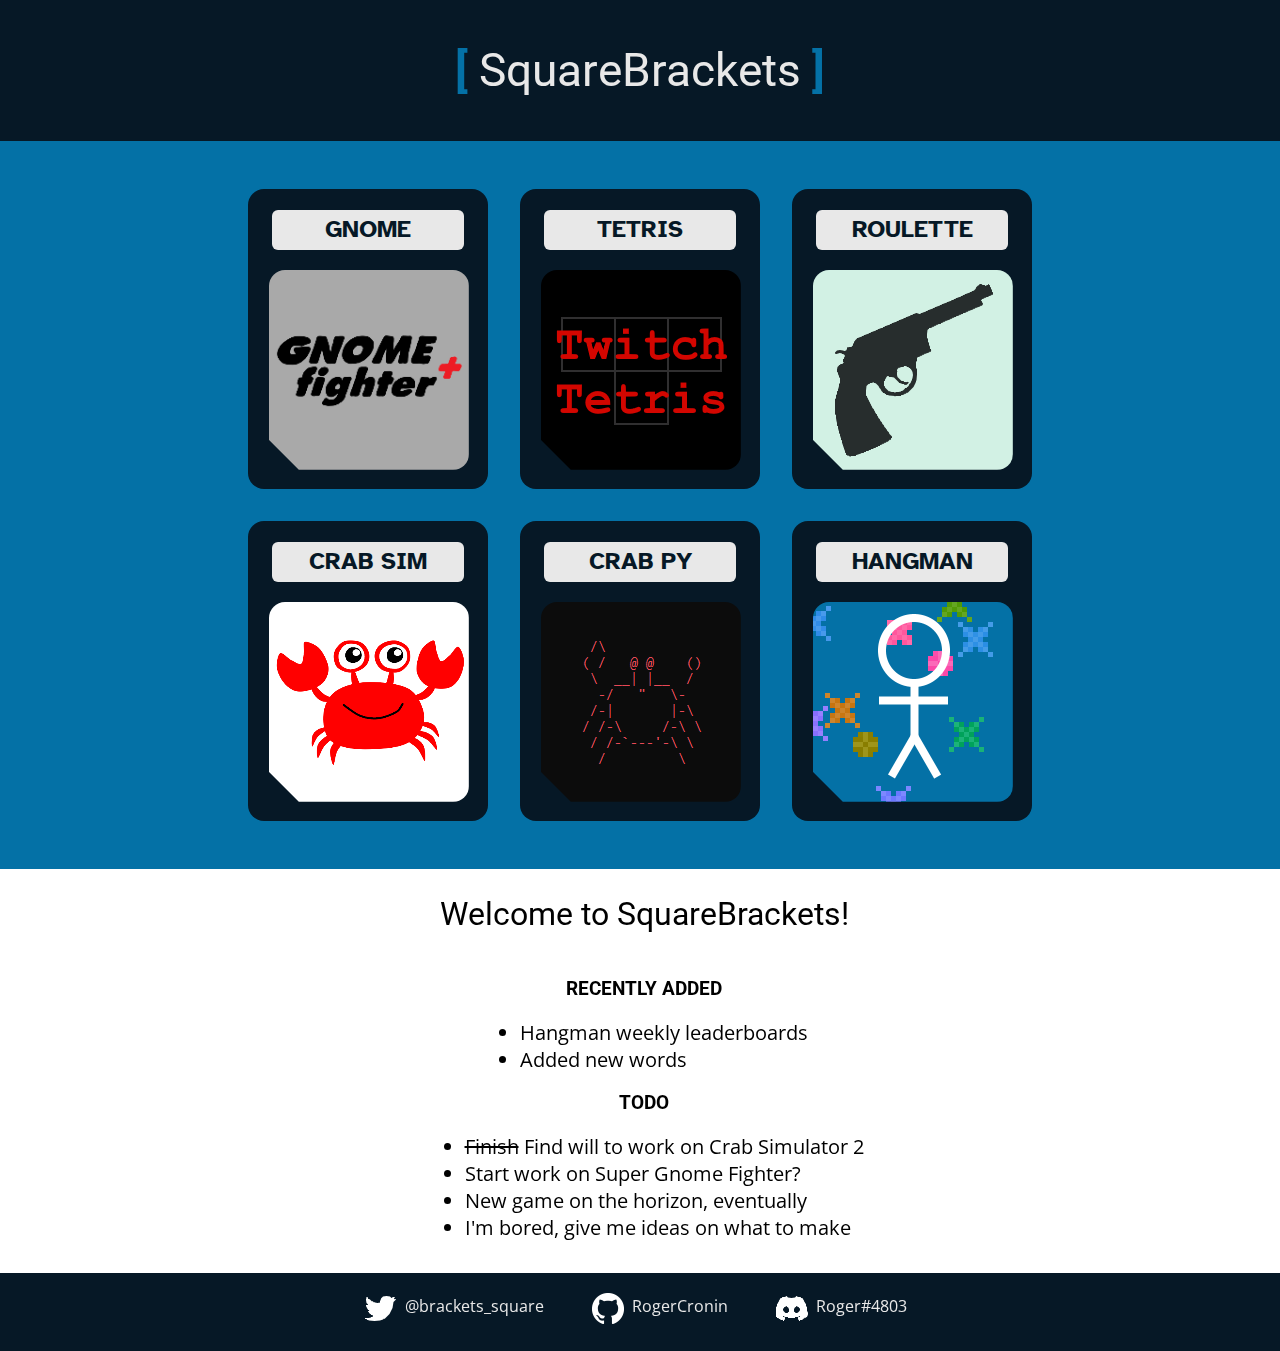
==== index.html @ ca5505f7 "remove javascript message, finally!" ====
<!DOCTYPE html>
<html>

<head>
	<title>[ SquareBrackets ]</title>
	<meta charset="utf-8">
	<meta name="viewport" content="width=device-width, initial-scale=1.0, maximum-scale=1, user-scalable=0">
	<link rel="stylesheet" href="style.css">
	<link rel="shortcut icon" type="image/png" href="/assets/favicon.png">
</head>

<body>

	<div id="blanketDiv">
		<div id="gameInfoDiv">
			<h3 id="gameInfoTitle">Sicko Mode</h3>
			<p id="gameInfoParagraph">This classic hit by Travis Scott is finally on SquareBrackets!</p>
			<button id="launchButton">LAUNCH</button>
			<button id="backButton" onclick="goBack()">GO BACK</button>
		</div>
	</div>

	<div id="headerDiv">
		<h1>
			<span>[</span> SquareBrackets <span>]</span>
		</h1>
	</div>

	<div id="gamesDivWrapper">
	<div id="gamesDiv">

		<div class="gameWrapper">
		<div class="game" onclick="clickGame('gnome')">
			<div>gnome</div>
			<img src="assets/gnomeFighterPlus.png">
		</div>
		</div>

		<div class="gameWrapper">
		<div class="game" onclick="clickGame('tetris')">
			<div>tetris</div>
			<img src="assets/twitchTetris.png">
		</div>
		</div>

		<div class="gameWrapper">
		<div class="game" onclick="clickGame('roulette')">
			<div>roulette</div>
			<img src="assets/russianRoulette.png">
		</div>
		</div>

		<div class="gameWrapper">
		<div class="game" onclick="clickGame('crab web')">
			<div>crab sim</div>
			<img src="assets/crabSimulatorWeb.png">
		</div>
		</div>

		<div class="gameWrapper">
		<div class="game" onclick="clickGame('crab py')">
			<div>crab py</div>
			<img src="assets/crabSimulatorPy.png">
		</div>
		</div>

		<!--
		<div class="gameWrapper">
		<div class="game" onclick="clickGame('crab tsa')">
			<div>crab tsa</div>
			<img src="assets/crabSimulatorTSA.png">
		</div>
		</div>
		-->

		<div class="gameWrapper">
		<div class="game" onclick="clickGame('hangman')">
			<div>hangman</div>
			<img src="assets/hangman.png">
		</div>
		</div>

	</div>
	</div>

	<div id="infoDiv">
		<h2>Welcome to SquareBrackets!</h2>
		<h3>Recently added</h3>
		<ul>
			<li>Hangman weekly leaderboards
			<li>Added new words
		</ul>
		<h3>Todo</h3>
		<ul>
			<li><s>Finish</s> Find will to work on Crab Simulator 2
			<li>Start work on Super Gnome Fighter?
			<li>New game on the horizon, eventually
			<li>I'm bored, give me ideas on what to make
		</ul>
	</div>

	<div id="footerDiv">

		<p class="socialRow"><img src="/assets/twitter.png"><a href="https://twitter.com/brackets_square" target="_blank">@brackets_square</a></p>
		<p class="socialRow"><img src="/assets/github.png"><a href="https://github.com/RogerCronin" target="_blank">RogerCronin</a></p>
		<p class="socialRow"><img src="/assets/discord.png"><a href="https://www.discord.com/users/316947582670602240" target="_blank">Roger#4803</a></p>

	</div>


</body>

<script>

const id = iden => document.getElementById(iden)
const isMobile = /Android|webOS|iPhone|iPad|iPod|BlackBerry|IEMobile|Opera Mini/i.test(navigator.userAgent)

function updateGameInfo(title, paragraph, link, mobile = false, button = "LAUNCH") {
	id("gameInfoTitle").innerHTML = title
	id("gameInfoParagraph").innerHTML = paragraph
	if(isMobile && !mobile) id("gameInfoParagraph").innerHTML += "<br><span class='darkred'>* Mobile incompatible</span>"
	id("launchButton").onclick = () => location.href = `/${link}`
	id("launchButton").innerHTML = button
}

function clickGame(game) {

	switch(game) {
		case "jsm":
			updateGameInfo(
				"JavaScript Message v4.0",
				"The fourth iteration of JavaScript Message, a social platform intended for in-school use.",
				"javascriptmessage",
				true
			)
			break
		case "gnome":
			updateGameInfo(
				"Gnome Fighter+",
				"A riveting button-mashing fighting game staring Gnome and Anti-Gnome, completely remade with bonus content!",
				"gnomefighter/plus",
				true
			)
			break
		case "tetris":
			updateGameInfo(
				"Twitch Tetris v2.1",
				"Twitch Tetris, ported to SquareBrackets with a few quality-of-life improvements. Not affiliated with Twitch.",
				"twitchtetris"
			)
			break
		case "roulette":
			updateGameInfo(
				"Russian Roulette",
				"The classic party game you know and love, but the \"bullet\" is hearing loss. Earbuds required!",
				"russianroulette",
				true
			)
			break
		case "crab web":
			updateGameInfo(
				"Crab Simulator v1.4 (web)",
				"Crab Simulator, ported to the internet for easy access.",
				"crabsimulator/CrabSimulator1.4"
			)
			break
		case "crab py":
			updateGameInfo(
				"Crab Simulator v1.3 (download)",
				"A download link for Crab Simulator, originally developed on Python 3, then ported to Windows devices.",
				"crabsimulator/CrabSimulator1.3.zip",
				false,
				"DOWNLOAD"
			)
			break
		case "crab tsa":
			updateGameInfo(
				"Crab Simulator TSA",
				"A PG, adventure spinoff of Crab Simulator made for a national competition.",
				"crabsimulator/CrabSimulatorTSA"
			)
			break
		case "hangman":
			updateGameInfo(
				"Hangman",
				"A swanky hangman player without the scary implications of what \"hangman\" actually represents.",
				"hangman",
				true
			)
	}

	id("blanketDiv").classList.add("active")
	id("blanketDiv").style.zIndex = 1
}

function goBack() {
	id("blanketDiv").classList.remove("active")
	setTimeout(() => id("blanketDiv").style.zIndex = -1, 500) // move to back after css transition
}

</script>

</html>
---- style.css ----
@import url("https://fonts.googleapis.com/css2?family=Roboto&display=swap");
@import url('https://fonts.googleapis.com/css2?family=Open+Sans&display=swap');
@import url('https://fonts.googleapis.com/css2?family=Atkinson+Hyperlegible&display=swap');

:root {
	--black: #061826;
	--blue: #0471A6;
	--purple: #522B47;
	--white: #E8E8E8;
	--green: #386641;
	--gray: #CDCDCD;
	--red: #DF2935;
	--alert: #F34213;
}

h1, h2, h3 {
  font-family: "Roboto", sans-serif;
  font-weight: normal;
}

h2 {
	text-align: center;
	font-size: 2em;
}

h3 {
	font-weight: bold;
	text-transform: uppercase;
	text-align: center;
}

p, li, a {
  font-family: "Open Sans", sans-serif;
	font-size: 1.25em;
}

a:link {
  text-decoration: none;
	color: var(--white);
}

a:visited {
  text-decoration: none;
	color: var(--white);
}

a:hover {
  text-decoration: underline;
}

a:active {
  text-decoration: underline;
	color: var(--blue);
}

body {
  display: flex;
  flex-wrap: wrap;
	margin: 0em;
}

*::-webkit-scrollbar {
  display: none;
}

#headerDiv {
	display: flex;
	justify-content: center;
	align-items: center;
	width: 100%;
	height: 6.1em;
	background-color: var(--black);
	color: var(--white);
	font-size: max(1.8vw, 110%); /* black magic that fixes phone text size too big */
}

#headerDiv span {
	font-weight: bold;
	color: var(--blue);
}

#infoDiv {
	padding: 0 1.5em 2em 2em;
	width: 100%;
	display: flex;
	flex-direction: column;
	justify-content: center;
}

#footerDiv {
	width: 100%;
	background-color: var(--black);
	color: var(--white);
	display: flex;
	justify-content: center;
	flex-wrap: wrap;
}

.socialRow a, .socialRow span {
	font-size: 0.8em;
	display: inline;
	position: relative;
	bottom: 0.8em;
	left: 0.5em;
	margin-right: 1em;
}

.socialRow {
	padding: 0 1em;
}

#infoDiv ul {
	margin: 0 auto;
	width: fit-content;
}

#blanketDiv {
	display: flex;
	justify-content: center;
	align-items: center;
	color: var(--white);
	position: fixed;
	width: 100vw;
	height: 100%;
	background-color: rgb(0, 0, 0, 0.8);
	opacity: 0;
	z-index: -1;
	transition: opacity ease 0.5s;
}

#blanketDiv.active {
	opacity: 1;
}

#gameInfoDiv > h3 {
	font-size: 2em;
}

#gameInfoDiv > p {
	width: 20em;
	margin: auto;
}

#gameInfoDiv > button {
	font-size: 1.3em;
	margin: 0 20px 20px 20px;
	border-radius: 2em;
	border: none;
	padding: 20px;
	color: var(--white);
}

#launchButton {
	background-color: var(--green);
}

#backButton {
	background-color: var(--red);
}

button {
	transition: box-shadow ease 0.25s;
}

button:hover {
	box-shadow: 0 0 0.6em rgb(0, 0, 0, 0.4);
}

#gameInfoDiv {
	margin: 2em;
	width: min(750px, 80vw);
	height: auto;
	display: flex;
	flex-direction: column;
	justify-content: center;
	background-color: var(--purple);
	border-radius: 2em;
}

#gameInfoDiv > p {
	margin: auto;
	padding-bottom: 2em;
	max-width: 60vw;
}

#gamesDivWrapper {
	width: 100%;
	background-color: var(--blue);
}

#gamesDiv {
	display: flex;
	flex-wrap: wrap;
	flex-direction: row;
	justify-content: center;
	padding: 2em;
	position: relative;
	margin: 0 20vh;
}

.gameWrapper {
	position: relative;
	height: 300px;
	width: 240px;
	min-width: 240px;
	margin: 1em;
}

.game {
	position: relative;
	top: 0;
	left: 0;
	transition: top ease 0.25s, left ease 0.25s, box-shadow ease 0.25s;
	display: flex;
	justify-content: center;
	flex-direction: column;
	height: 300px;
	width: 240px;
	min-width: 240px;
	background-color: var(--black);
	border-radius: 1em;
	/* margin: 1em; */
}

.game:hover {
	top: -10px;
	box-shadow: 0 0.4em 0.4em rgb(0, 0, 0, 0.6);
}

.game div {
	text-align: center;
	margin: 0.9em auto;
	padding-top: 0.15em;
	width: 80%;
	height: 1.5em;
	border-radius: 0.25em;
	background-color: var(--white);
	font-family: "Atkinson Hyperlegible", sans-serif;
	font-weight: bold;
	text-transform: uppercase;
	color: var(--black);
	font-size: 1.5em;
}

.game img {
	margin: -.1em 1.2em auto auto;
	width: 200px;
	height: 200px;
	border-radius: 1em;
	clip-path: polygon(0 0, 100% 0, 100% 100%, 15% 100%, 0 85%);
}

span.darkred {
	color: var(--alert);
}
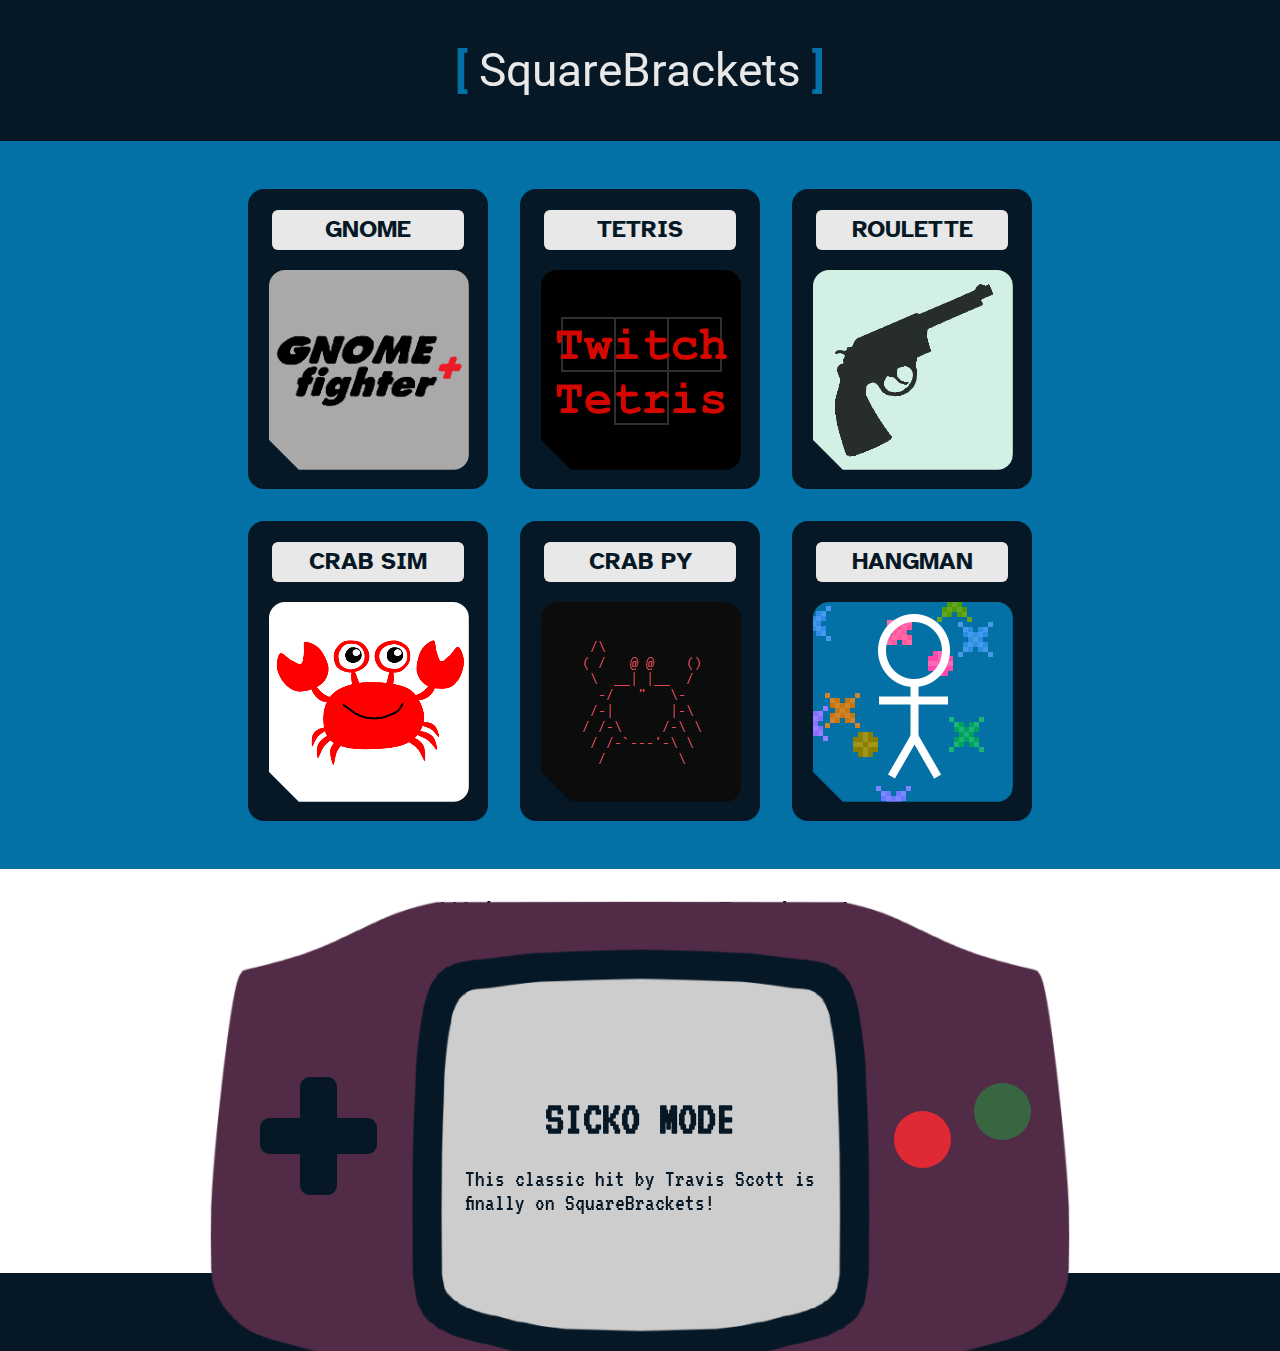
==== commit 5d69fa3c: "finish gameboy" ====
--- a/index.html
+++ b/index.html
@@ -7,16 +7,26 @@
 	<meta name="viewport" content="width=device-width, initial-scale=1.0, maximum-scale=1, user-scalable=0">
 	<link rel="stylesheet" href="style.css">
 	<link rel="shortcut icon" type="image/png" href="/assets/favicon.png">
+	<script src="script.js"></script>
 </head>
 
 <body>
 
-	<div id="blanketDiv">
+	<div id="gameboy" src="assets/gameboy.png">
 		<div id="gameInfoDiv">
 			<h3 id="gameInfoTitle">Sicko Mode</h3>
 			<p id="gameInfoParagraph">This classic hit by Travis Scott is finally on SquareBrackets!</p>
-			<button id="launchButton">LAUNCH</button>
-			<button id="backButton" onclick="goBack()">GO BACK</button>
+		</div>
+		<button id="launchButton"></button>
+		<button id="backButton" onclick="goBack()"></button>
+	</div>
+
+	<div id="blanketDiv">
+		<div id="gameInfoDivDefault">
+			<h3 id="gameInfoTitleDefault">Sicko Mode</h3>
+			<p id="gameInfoParagraphDefault">This classic hit by Travis Scott is finally on SquareBrackets!</p>
+			<button id="launchButtonDefault">LAUNCH</button>
+			<button id="backButtonDefault" onclick="goBackDefault()">GO BACK</button>
 		</div>
 	</div>
 
@@ -30,51 +40,42 @@
 	<div id="gamesDiv">
 
 		<div class="gameWrapper">
-		<div class="game" onclick="clickGame('gnome')">
+		<div class="game" onclick="clickGame(this)">
 			<div>gnome</div>
 			<img src="assets/gnomeFighterPlus.png">
 		</div>
 		</div>
 
 		<div class="gameWrapper">
-		<div class="game" onclick="clickGame('tetris')">
+		<div class="game" onclick="clickGame(this)">
 			<div>tetris</div>
 			<img src="assets/twitchTetris.png">
 		</div>
 		</div>
 
 		<div class="gameWrapper">
-		<div class="game" onclick="clickGame('roulette')">
+		<div class="game" onclick="clickGame(this)">
 			<div>roulette</div>
 			<img src="assets/russianRoulette.png">
 		</div>
 		</div>
 
 		<div class="gameWrapper">
-		<div class="game" onclick="clickGame('crab web')">
+		<div class="game" onclick="clickGame(this)">
 			<div>crab sim</div>
 			<img src="assets/crabSimulatorWeb.png">
 		</div>
 		</div>
 
 		<div class="gameWrapper">
-		<div class="game" onclick="clickGame('crab py')">
+		<div class="game" onclick="clickGame(this)">
 			<div>crab py</div>
 			<img src="assets/crabSimulatorPy.png">
 		</div>
 		</div>
 
-		<!--
 		<div class="gameWrapper">
-		<div class="game" onclick="clickGame('crab tsa')">
-			<div>crab tsa</div>
-			<img src="assets/crabSimulatorTSA.png">
-		</div>
-		</div>
-		-->
-
-		<div class="gameWrapper">
-		<div class="game" onclick="clickGame('hangman')">
+		<div class="game" onclick="clickGame(this)">
 			<div>hangman</div>
 			<img src="assets/hangman.png">
 		</div>
@@ -110,94 +111,4 @@
 
 </body>
 
-<script>
-
-const id = iden => document.getElementById(iden)
-const isMobile = /Android|webOS|iPhone|iPad|iPod|BlackBerry|IEMobile|Opera Mini/i.test(navigator.userAgent)
-
-function updateGameInfo(title, paragraph, link, mobile = false, button = "LAUNCH") {
-	id("gameInfoTitle").innerHTML = title
-	id("gameInfoParagraph").innerHTML = paragraph
-	if(isMobile && !mobile) id("gameInfoParagraph").innerHTML += "<br><span class='darkred'>* Mobile incompatible</span>"
-	id("launchButton").onclick = () => location.href = `/${link}`
-	id("launchButton").innerHTML = button
-}
-
-function clickGame(game) {
-
-	switch(game) {
-		case "jsm":
-			updateGameInfo(
-				"JavaScript Message v4.0",
-				"The fourth iteration of JavaScript Message, a social platform intended for in-school use.",
-				"javascriptmessage",
-				true
-			)
-			break
-		case "gnome":
-			updateGameInfo(
-				"Gnome Fighter+",
-				"A riveting button-mashing fighting game staring Gnome and Anti-Gnome, completely remade with bonus content!",
-				"gnomefighter/plus",
-				true
-			)
-			break
-		case "tetris":
-			updateGameInfo(
-				"Twitch Tetris v2.1",
-				"Twitch Tetris, ported to SquareBrackets with a few quality-of-life improvements. Not affiliated with Twitch.",
-				"twitchtetris"
-			)
-			break
-		case "roulette":
-			updateGameInfo(
-				"Russian Roulette",
-				"The classic party game you know and love, but the \"bullet\" is hearing loss. Earbuds required!",
-				"russianroulette",
-				true
-			)
-			break
-		case "crab web":
-			updateGameInfo(
-				"Crab Simulator v1.4 (web)",
-				"Crab Simulator, ported to the internet for easy access.",
-				"crabsimulator/CrabSimulator1.4"
-			)
-			break
-		case "crab py":
-			updateGameInfo(
-				"Crab Simulator v1.3 (download)",
-				"A download link for Crab Simulator, originally developed on Python 3, then ported to Windows devices.",
-				"crabsimulator/CrabSimulator1.3.zip",
-				false,
-				"DOWNLOAD"
-			)
-			break
-		case "crab tsa":
-			updateGameInfo(
-				"Crab Simulator TSA",
-				"A PG, adventure spinoff of Crab Simulator made for a national competition.",
-				"crabsimulator/CrabSimulatorTSA"
-			)
-			break
-		case "hangman":
-			updateGameInfo(
-				"Hangman",
-				"A swanky hangman player without the scary implications of what \"hangman\" actually represents.",
-				"hangman",
-				true
-			)
-	}
-
-	id("blanketDiv").classList.add("active")
-	id("blanketDiv").style.zIndex = 1
-}
-
-function goBack() {
-	id("blanketDiv").classList.remove("active")
-	setTimeout(() => id("blanketDiv").style.zIndex = -1, 500) // move to back after css transition
-}
-
-</script>
-
 </html>
--- a/style.css
+++ b/style.css
@@ -1,6 +1,7 @@
 @import url("https://fonts.googleapis.com/css2?family=Roboto&display=swap");
-@import url('https://fonts.googleapis.com/css2?family=Open+Sans&display=swap');
-@import url('https://fonts.googleapis.com/css2?family=Atkinson+Hyperlegible&display=swap');
+@import url("https://fonts.googleapis.com/css2?family=Open+Sans&display=swap");
+@import url("https://fonts.googleapis.com/css2?family=Atkinson+Hyperlegible&display=swap");
+@import url("https://fonts.googleapis.com/css2?family=VT323&display=swap");
 
 :root {
 	--black: #061826;
@@ -122,7 +123,7 @@
 	position: fixed;
 	width: 100vw;
 	height: 100%;
-	background-color: rgb(0, 0, 0, 0.8);
+	background-color: rgb(0, 0, 0, 0.9);
 	opacity: 0;
 	z-index: -1;
 	transition: opacity ease 0.5s;
@@ -133,54 +134,50 @@
 }
 
 #gameInfoDiv > h3 {
-	font-size: 2em;
+	margin: 0 0 0.5em 0;
+	font-size: 3em;
+	font-family: "VT323";
 }
 
 #gameInfoDiv > p {
-	width: 20em;
-	margin: auto;
-}
-
-#gameInfoDiv > button {
-	font-size: 1.3em;
-	margin: 0 20px 20px 20px;
+	margin: 0;
+	width: 100%;
+	font-family: "VT323";
+	font-size: 1.5em;
+}
+
+#gameboy button {
+	height: 57px;
+	width: 57px;
+	border: 0;
+	border-radius: 50%;
+}
+
+#gameboy button:focus {
+	filter: brightness(80%);
+}
+
+#launchButton {
+	position: absolute;
+	top: 182px;
+	right: 39px;
+	background-color: var(--green);
+}
+
+#backButton {
+	position: absolute;
+	top: 210px;
+	right: 119px;
+	background-color: var(--red);
+}
+
+#gameInfoDiv {
+	width: 350px;
+	height: 290px;
+	display: flex;
+	flex-direction: column;
+	justify-content: center;
 	border-radius: 2em;
-	border: none;
-	padding: 20px;
-	color: var(--white);
-}
-
-#launchButton {
-	background-color: var(--green);
-}
-
-#backButton {
-	background-color: var(--red);
-}
-
-button {
-	transition: box-shadow ease 0.25s;
-}
-
-button:hover {
-	box-shadow: 0 0 0.6em rgb(0, 0, 0, 0.4);
-}
-
-#gameInfoDiv {
-	margin: 2em;
-	width: min(750px, 80vw);
-	height: auto;
-	display: flex;
-	flex-direction: column;
-	justify-content: center;
-	background-color: var(--purple);
-	border-radius: 2em;
-}
-
-#gameInfoDiv > p {
-	margin: auto;
-	padding-bottom: 2em;
-	max-width: 60vw;
 }
 
 #gamesDivWrapper {
@@ -198,11 +195,26 @@
 	margin: 0 20vh;
 }
 
+#gameboy {
+	position: relative;
+	display: flex;
+	justify-content: center;
+	align-items: center;
+	color: var(--black);
+	z-index: 2;
+	position: fixed;
+	width: 860px;
+	height: 507px;
+	bottom: -508px;
+	transition: bottom ease 0.25s;
+	left: calc(50vw - 860px / 2);
+	background-image: url("assets/gameboy.png");
+}
+
 .gameWrapper {
 	position: relative;
 	height: 300px;
 	width: 240px;
-	min-width: 240px;
 	margin: 1em;
 }
 
@@ -210,19 +222,22 @@
 	position: relative;
 	top: 0;
 	left: 0;
-	transition: top ease 0.25s, left ease 0.25s, box-shadow ease 0.25s;
+	transition: top ease 0.25s, left ease 0.25s, bottom ease 0.25s, box-shadow ease 0.25s;
 	display: flex;
 	justify-content: center;
 	flex-direction: column;
 	height: 300px;
 	width: 240px;
-	min-width: 240px;
 	background-color: var(--black);
 	border-radius: 1em;
-	/* margin: 1em; */
-}
-
-.game:hover {
+}
+
+.game.active {
+	position: fixed;
+	left: calc(50vw - 240px / 2);
+}
+
+.game:not(.active):hover {
 	top: -10px;
 	box-shadow: 0 0.4em 0.4em rgb(0, 0, 0, 0.6);
 }
@@ -243,7 +258,7 @@
 }
 
 .game img {
-	margin: -.1em 1.2em auto auto;
+	margin: -0.1em 1.2em auto auto;
 	width: 200px;
 	height: 200px;
 	border-radius: 1em;
@@ -253,3 +268,59 @@
 span.darkred {
 	color: var(--alert);
 }
+
+#gameInfoDivDefault > h3 {
+	font-size: 2em;
+}
+
+#gameInfoDivDefault > p {
+	width: 20em;
+	margin: auto;
+	padding-bottom: 2em;
+	max-width: 60vw;
+}
+
+#gameInfoDivDefault > button {
+	font-size: 1.3em;
+	margin: 0 20px 20px 20px;
+	border-radius: 2em;
+	border: none;
+	padding: 20px;
+	color: var(--white);
+	text-transform: uppercase;
+}
+
+#gameInfoDivDefault {
+	margin: 2em;
+	width: min(750px, 80vw);
+	height: auto;
+	display: flex;
+	flex-direction: column;
+	justify-content: center;
+	background-color: var(--purple);
+	border-radius: 2em;
+}
+
+#launchButtonDefault {
+	background-color: var(--green);
+}
+
+#backButtonDefault {
+	background-color: var(--red);
+}
+
+#gameInfoDivDefault button {
+	transition: box-shadow ease 0.25s;
+}
+
+#gameInfoDivDefault button:hover {
+	box-shadow: 0 0 0.6em rgb(0, 0, 0, 0.4);
+}
+
+@media(min-width: 901px) {
+	@media(min-height: 901px) {
+		#gameInfoDivDefault {
+			display: none;
+		}
+	}
+}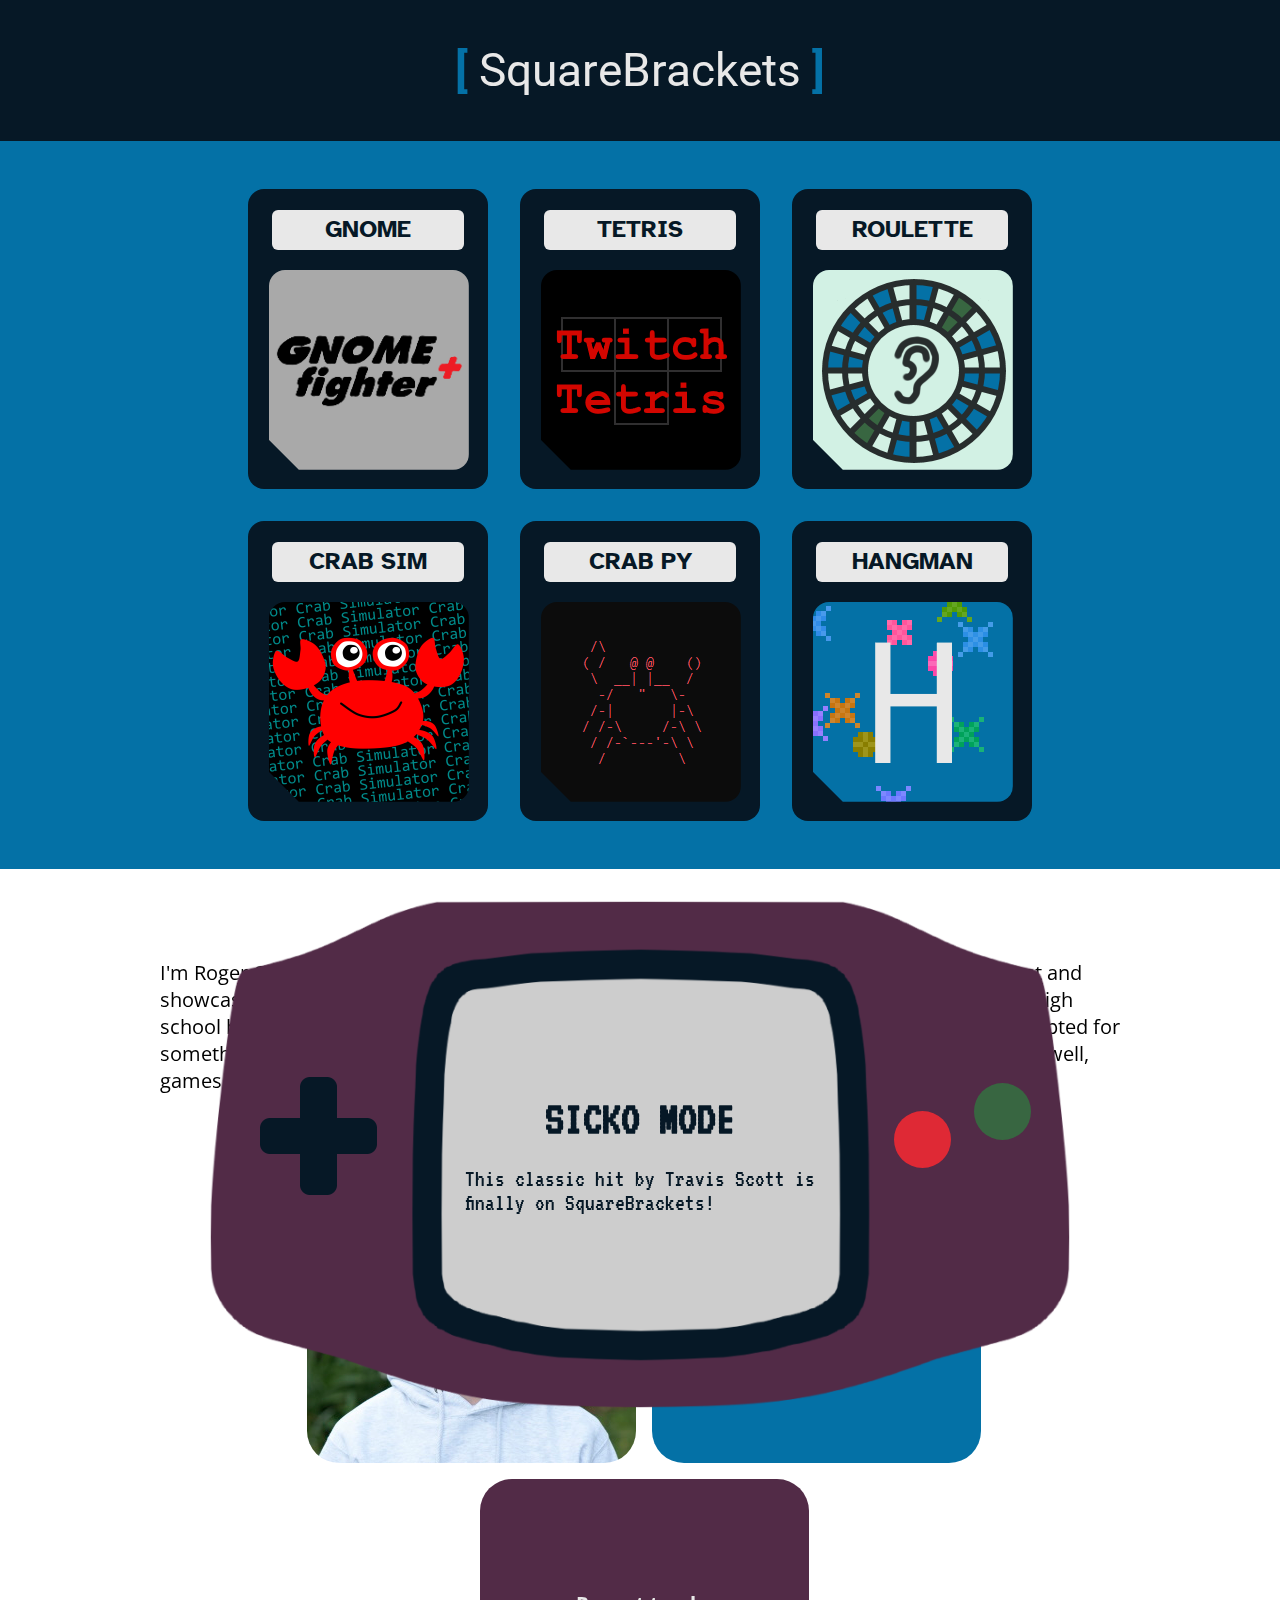
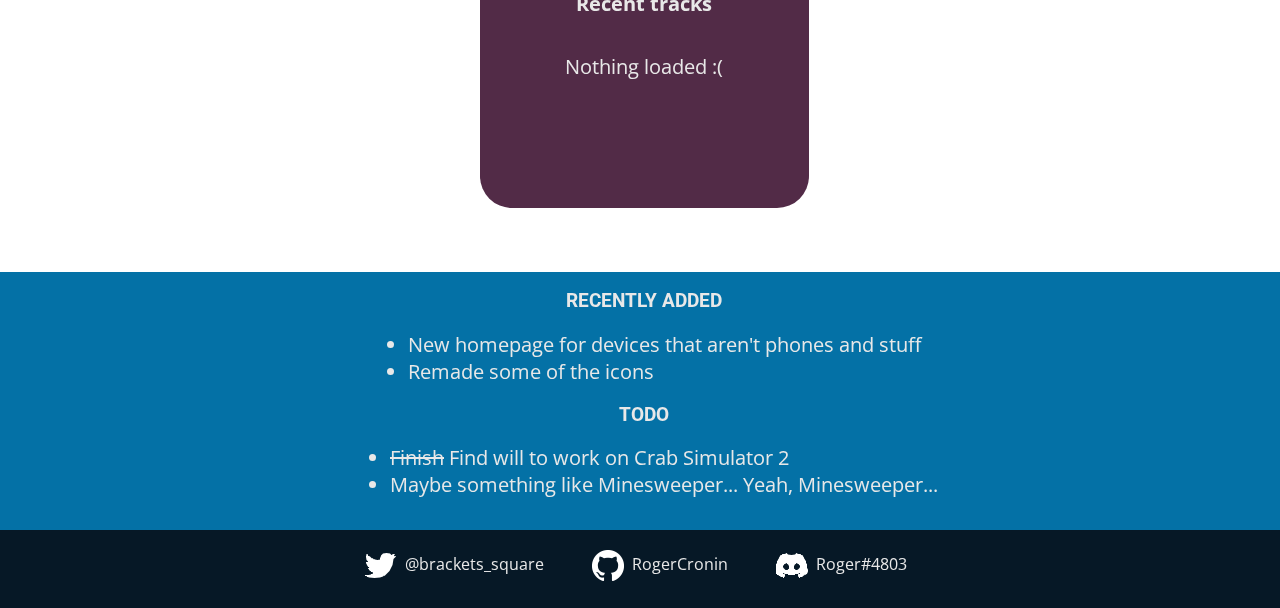
==== commit c913b3e7: "add personal info section" ====
--- a/index.html
+++ b/index.html
@@ -84,28 +84,48 @@
 	</div>
 	</div>
 
+	<div id="personalDivWrapper">
+	<div id="personalDiv">
+		<h2>Welcome to SquareBrackets!</h2>
+		<p>
+			I'm Roger Cronin, a full-time student at the University of Delaware. I use SquareBrackets to host and showcase
+			some of my projects. I've been working on this website since, like, freshman year of high school back in 2018.
+			Wow! That was a long time ago. It was originally called Mixed Laughs but I opted for something cooler like
+			SquareBrackets and bought this domain. It's mostly games here because, well, games are easy and fun to make.
+			Enjoy!
+		</p>
+		<div>
+			<img src="assets/roger_headshot_cropped.jpg">
+			<div id="funFacts" onclick="funFact()">
+				<p id="funFactsText" class="active"><b>Click me for some fun facts!</b></p>
+			</div>
+			<div id="recentTracks">
+				<p><b>Recent tracks</b></p>
+				<div id="recentTrackWrapper">
+					<p>Nothing loaded :(</p>
+				</div>
+			</div>
+		</div>
+	</div>
+	</div>
+
 	<div id="infoDiv">
-		<h2>Welcome to SquareBrackets!</h2>
 		<h3>Recently added</h3>
 		<ul>
-			<li>Hangman weekly leaderboards
-			<li>Added new words
+			<li>New homepage for devices that aren't phones and stuff
+			<li>Remade some of the icons
 		</ul>
 		<h3>Todo</h3>
 		<ul>
 			<li><s>Finish</s> Find will to work on Crab Simulator 2
-			<li>Start work on Super Gnome Fighter?
-			<li>New game on the horizon, eventually
-			<li>I'm bored, give me ideas on what to make
+			<li>Maybe something like Minesweeper... Yeah, Minesweeper...
 		</ul>
 	</div>
 
 	<div id="footerDiv">
-
 		<p class="socialRow"><img src="/assets/twitter.png"><a href="https://twitter.com/brackets_square" target="_blank">@brackets_square</a></p>
 		<p class="socialRow"><img src="/assets/github.png"><a href="https://github.com/RogerCronin" target="_blank">RogerCronin</a></p>
 		<p class="socialRow"><img src="/assets/discord.png"><a href="https://www.discord.com/users/316947582670602240" target="_blank">Roger#4803</a></p>
-
 	</div>
 
 
--- a/style.css
+++ b/style.css
@@ -30,8 +30,8 @@
 	text-align: center;
 }
 
-p, li, a {
-  font-family: "Open Sans", sans-serif;
+p, li {
+	font-family: "Open Sans", sans-serif;
 	font-size: 1.25em;
 }
 
@@ -80,12 +80,134 @@
 	color: var(--blue);
 }
 
+#personalDivWrapper {
+	width: 100%;
+}
+
+#personalDiv {
+	padding: 0 1.5em 2em 2em;
+	margin: 0 10vw 2em 10vw;
+	display: flex;
+	flex-direction: column;
+	justify-content: center;
+}
+
+#personalDiv > h2 {
+	margin: 1em 0 0 0;
+}
+
+#personalDiv > p {
+	margin: 1em 0 2em 0;
+}
+
+#personalDiv > div > img {
+	max-width: 329px;
+	border-radius: 2em;
+}
+
+#personalDiv > div {
+	display: flex;
+	flex-direction: row;
+	justify-content: center;
+	align-items: center;
+	flex-wrap: wrap;
+	gap: 1em;
+}
+
+#personalDiv > div > div {
+	height: auto;
+	min-width: 329px;
+	min-height: 329px;
+	color: var(--white);
+	border-radius: 2em;
+	display: flex;
+	flex-direction: column;
+	justify-content: center;
+	align-items: center;
+	text-align: center;
+}
+
+#funFacts {
+	cursor: pointer;
+	background-color: var(--blue);
+	width: 329px;
+}
+
+#funFactsText {
+	position: relative;
+	bottom: -25px;
+	opacity: 0;
+	transition: bottom ease 0.25s, opacity ease 0.25s;
+	margin: 1em;
+}
+
+#funFactsText.active {
+	bottom: 0;
+	opacity: 1;
+}
+
+#recentTracks {
+	background-color: var(--purple);
+}
+
+#recentTracks > p {
+	margin: 1em 0 0 0;
+}
+
+#recentTrackWrapper {
+	display: flex;
+	flex-direction: column;
+	margin: 1em;
+	gap: 0.5em;
+}
+
+#recentTrackWrapper > div {
+	display: flex;
+	flex-direction: row;
+	justify-content: left;
+	align-items: center;
+	gap: 1em;
+}
+
+#recentTrackWrapper > div > p {
+	margin: 0;
+	text-align: left;
+}
+
+#recentTrackWrapper > div > img {
+	border-radius: 0;
+	width: 64px;
+	height: 64px;
+	border-radius: 0.5em;
+}
+
+p .nowListening {
+	color: var(--gray);
+}
+
+p .nowListening:after {
+	overflow: hidden;
+	display: inline-block;
+	vertical-align: bottom;
+	animation: ellipsis steps(4, end) 3s infinite;
+	content: "\2026";
+	width: 0px;
+}
+
+@keyframes ellipsis {
+	to {
+		width: 1em;
+	}
+}
+
 #infoDiv {
 	padding: 0 1.5em 2em 2em;
 	width: 100%;
 	display: flex;
 	flex-direction: column;
 	justify-content: center;
+	background-color: var(--blue);
+	color: var(--white);
 }
 
 #footerDiv {
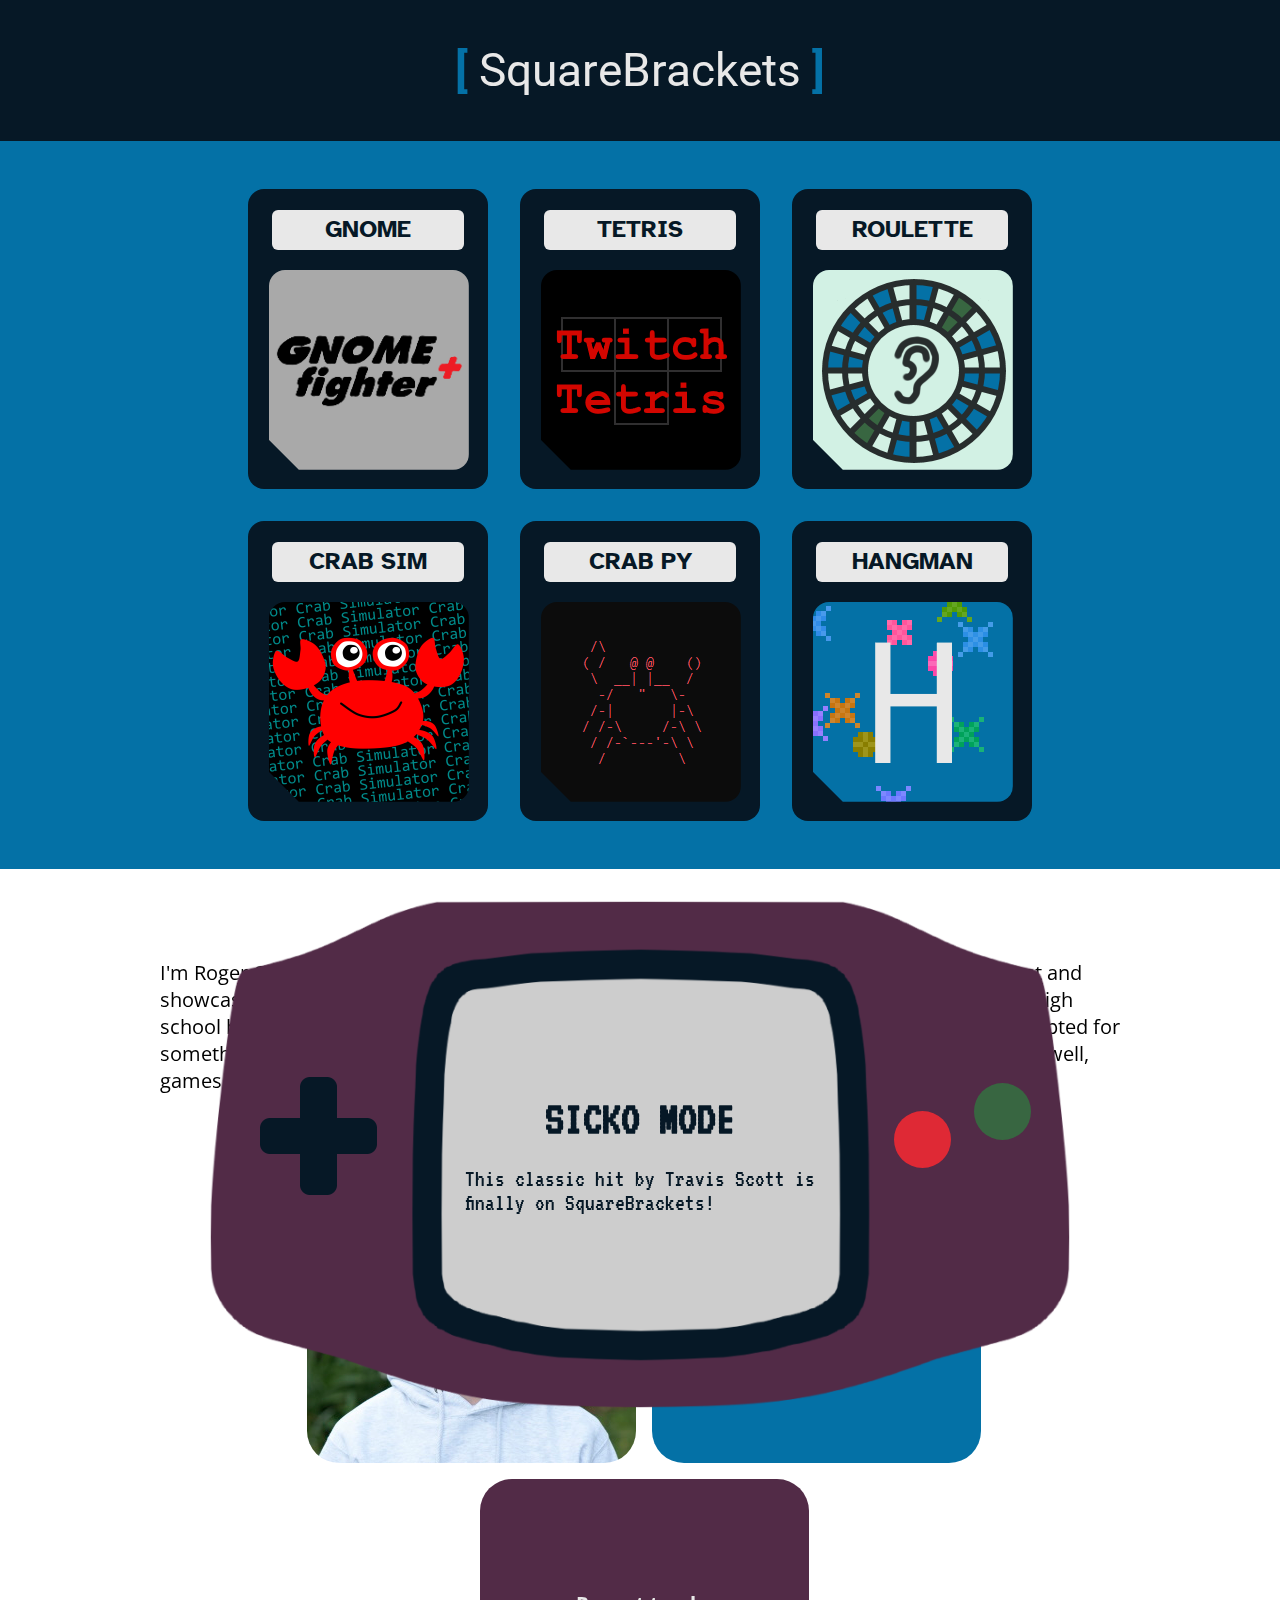
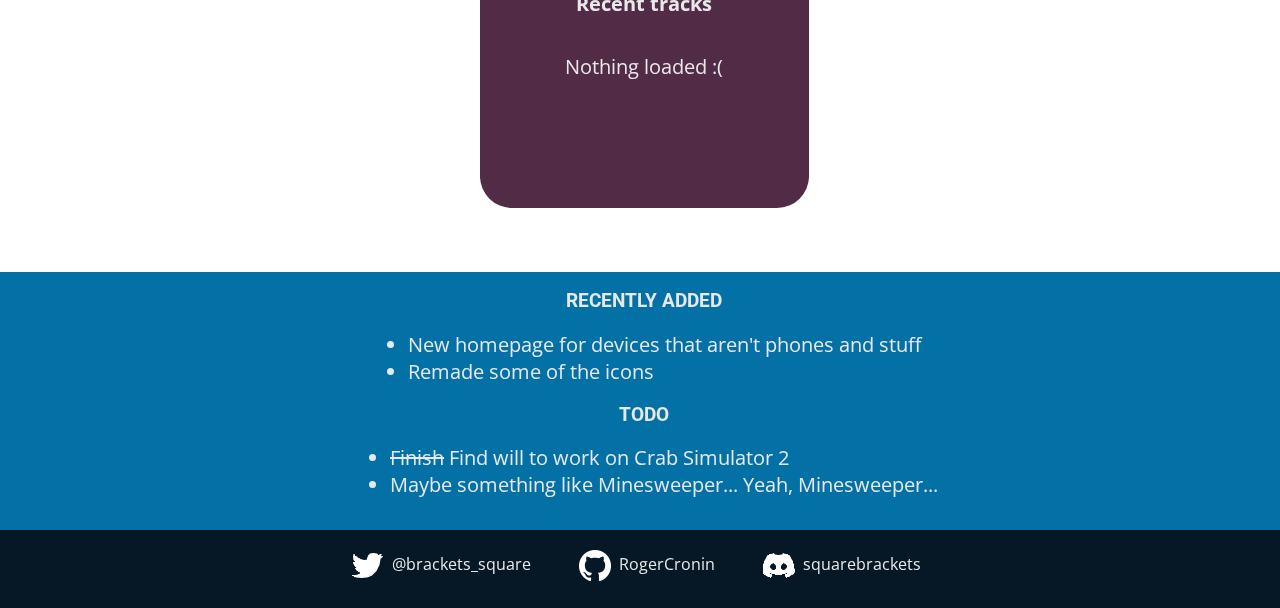
==== commit 13afce0b: "change discord username" ====
--- a/index.html
+++ b/index.html
@@ -125,7 +125,7 @@
 	<div id="footerDiv">
 		<p class="socialRow"><img src="/assets/twitter.png"><a href="https://twitter.com/brackets_square" target="_blank">@brackets_square</a></p>
 		<p class="socialRow"><img src="/assets/github.png"><a href="https://github.com/RogerCronin" target="_blank">RogerCronin</a></p>
-		<p class="socialRow"><img src="/assets/discord.png"><a href="https://www.discord.com/users/316947582670602240" target="_blank">Roger#4803</a></p>
+		<p class="socialRow"><img src="/assets/discord.png"><a href="https://www.discord.com/users/316947582670602240" target="_blank">squarebrackets</a></p>
 	</div>
 
 
--- a/style.css
+++ b/style.css
@@ -131,6 +131,7 @@
 	cursor: pointer;
 	background-color: var(--blue);
 	width: 329px;
+	overflow-wrap: anywhere;
 }
 
 #funFactsText {
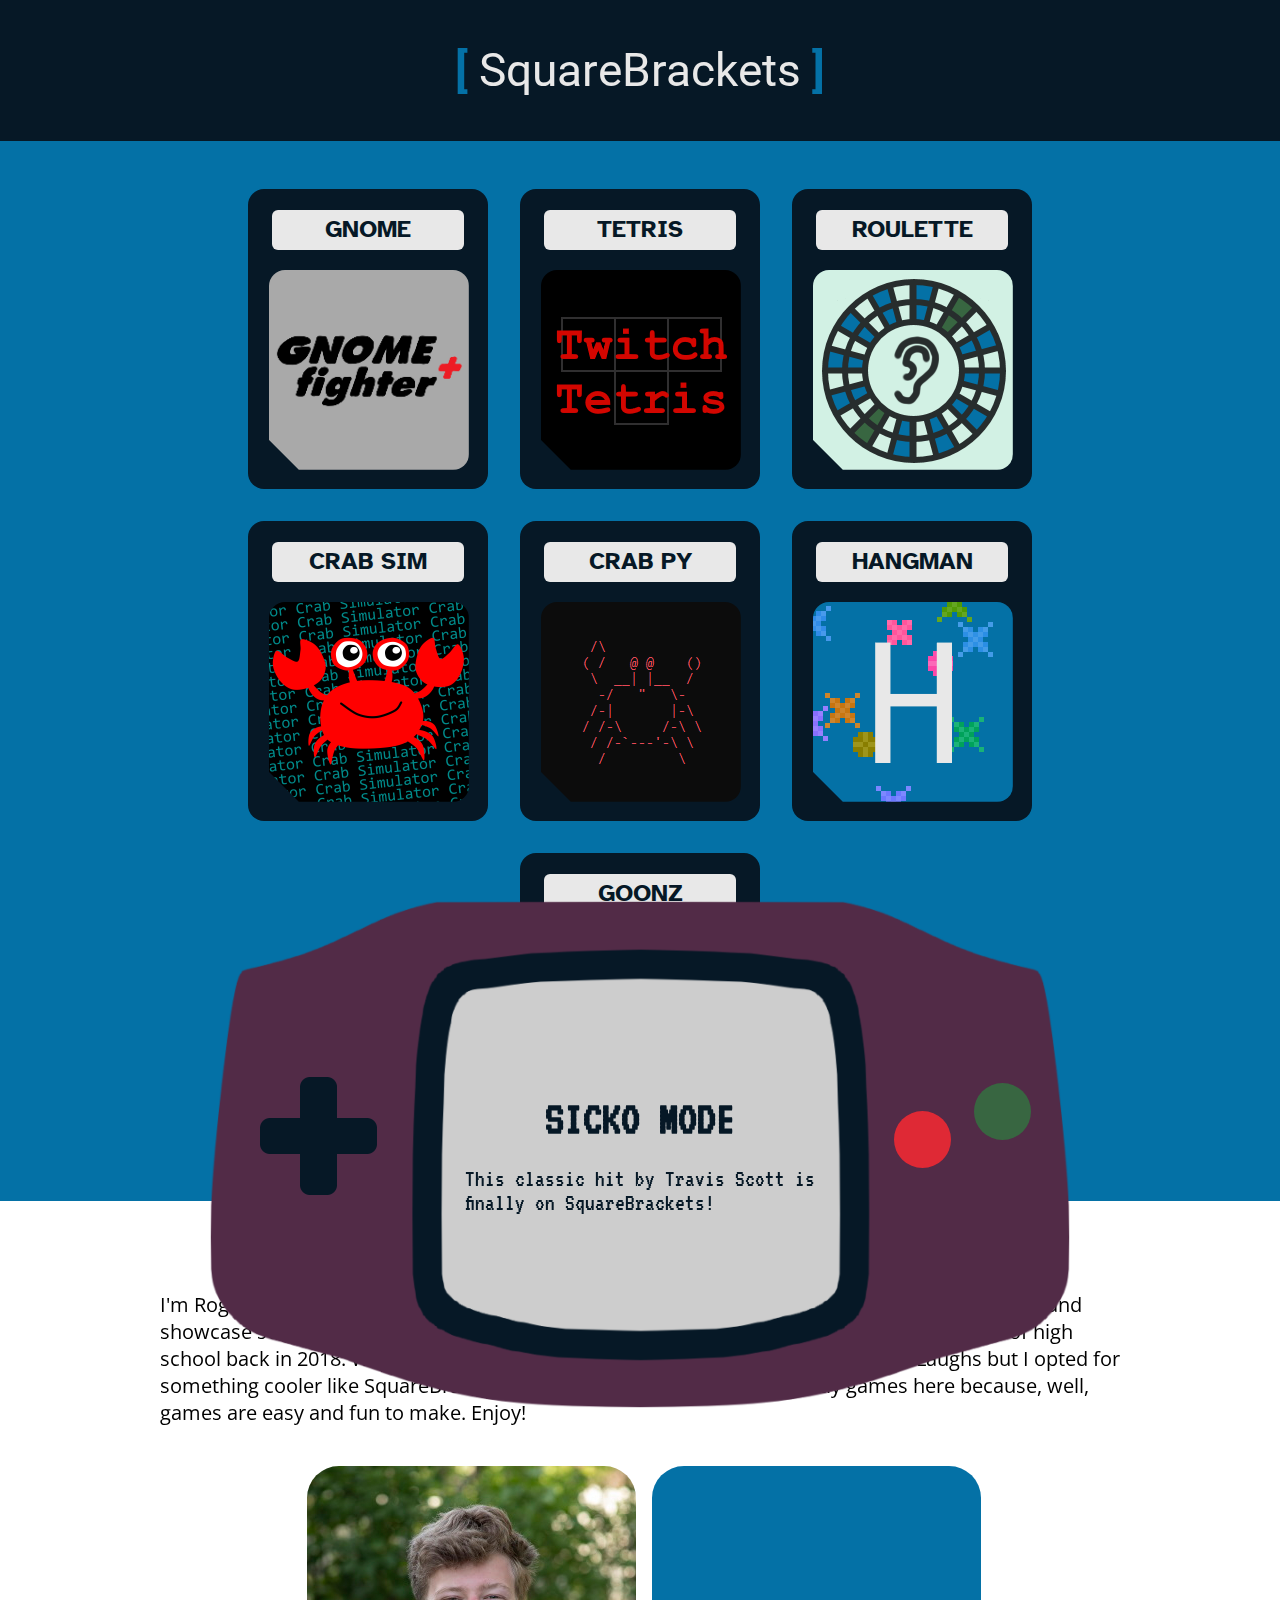
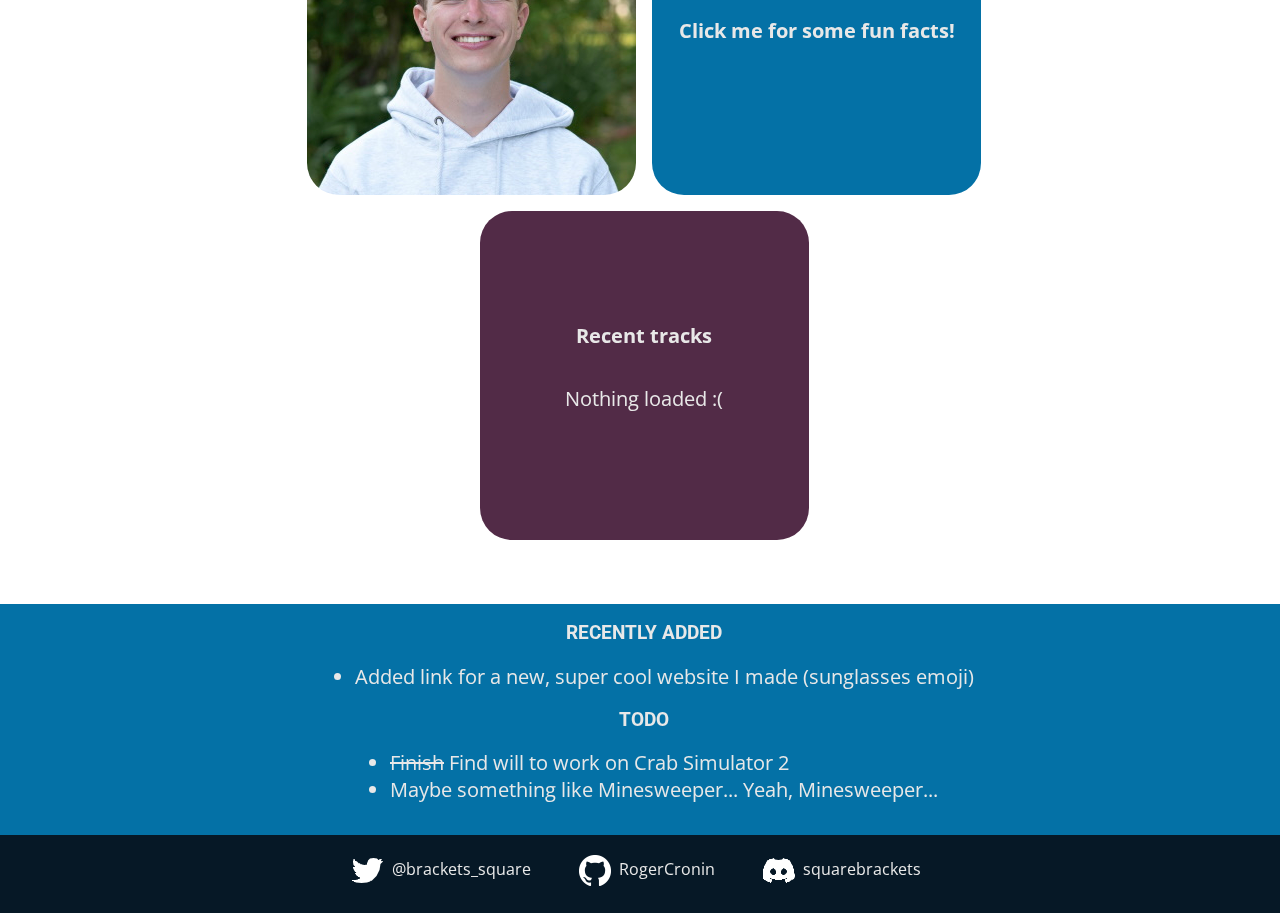
==== commit ee46a09a: "add goonz house content" ====
--- a/index.html
+++ b/index.html
@@ -37,51 +37,58 @@
 	</div>
 
 	<div id="gamesDivWrapper">
-	<div id="gamesDiv">
+		<div id="gamesDiv">
 
-		<div class="gameWrapper">
-		<div class="game" onclick="clickGame(this)">
-			<div>gnome</div>
-			<img src="assets/gnomeFighterPlus.png">
+			<div class="gameWrapper">
+				<div class="game" onclick="clickGame(this)">
+					<div>gnome</div>
+					<img src="assets/gnomeFighterPlus.png">
+				</div>
+			</div>
+
+			<div class="gameWrapper">
+				<div class="game" onclick="clickGame(this)">
+					<div>tetris</div>
+					<img src="assets/twitchTetris.png">
+				</div>
+			</div>
+
+			<div class="gameWrapper">
+				<div class="game" onclick="clickGame(this)">
+					<div>roulette</div>
+					<img src="assets/russianRoulette.png">
+				</div>
+			</div>
+
+			<div class="gameWrapper">
+				<div class="game" onclick="clickGame(this)">
+					<div>crab sim</div>
+					<img src="assets/crabSimulatorWeb.png">
+				</div>
+			</div>
+
+			<div class="gameWrapper">
+				<div class="game" onclick="clickGame(this)">
+					<div>crab py</div>
+					<img src="assets/crabSimulatorPy.png">
+				</div>
+			</div>
+
+			<div class="gameWrapper">
+				<div class="game" onclick="clickGame(this)">
+					<div>hangman</div>
+					<img src="assets/hangman.png">
+				</div>
+			</div>
+
+			<div class="gameWrapper">
+				<div class="game" onclick="clickGame(this)">
+					<div>goonz</div>
+					<img src="assets/goonzHouse.png">
+				</div>
+			</div>
+
 		</div>
-		</div>
-
-		<div class="gameWrapper">
-		<div class="game" onclick="clickGame(this)">
-			<div>tetris</div>
-			<img src="assets/twitchTetris.png">
-		</div>
-		</div>
-
-		<div class="gameWrapper">
-		<div class="game" onclick="clickGame(this)">
-			<div>roulette</div>
-			<img src="assets/russianRoulette.png">
-		</div>
-		</div>
-
-		<div class="gameWrapper">
-		<div class="game" onclick="clickGame(this)">
-			<div>crab sim</div>
-			<img src="assets/crabSimulatorWeb.png">
-		</div>
-		</div>
-
-		<div class="gameWrapper">
-		<div class="game" onclick="clickGame(this)">
-			<div>crab py</div>
-			<img src="assets/crabSimulatorPy.png">
-		</div>
-		</div>
-
-		<div class="gameWrapper">
-		<div class="game" onclick="clickGame(this)">
-			<div>hangman</div>
-			<img src="assets/hangman.png">
-		</div>
-		</div>
-
-	</div>
 	</div>
 
 	<div id="personalDivWrapper">
@@ -112,8 +119,7 @@
 	<div id="infoDiv">
 		<h3>Recently added</h3>
 		<ul>
-			<li>New homepage for devices that aren't phones and stuff
-			<li>Remade some of the icons
+			<li>Added link for a new, super cool website I made (sunglasses emoji)</li>
 		</ul>
 		<h3>Todo</h3>
 		<ul>
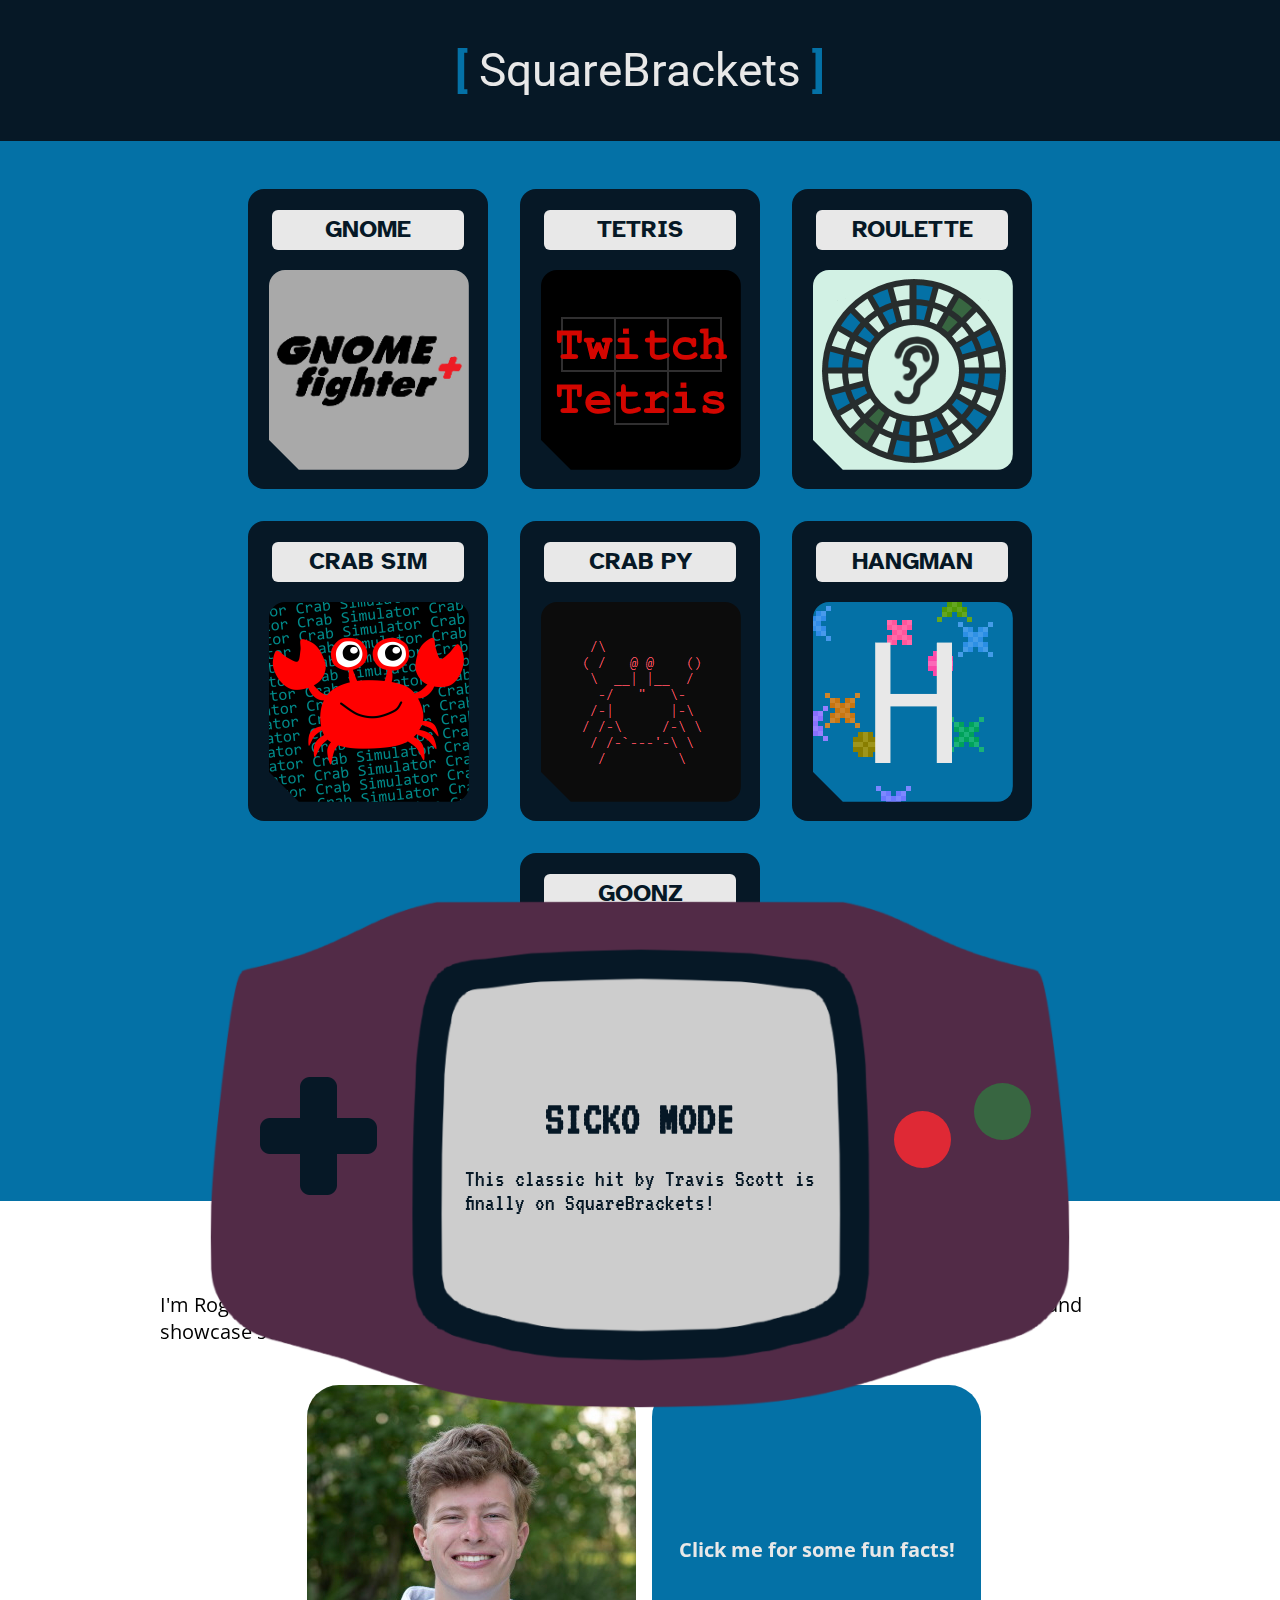
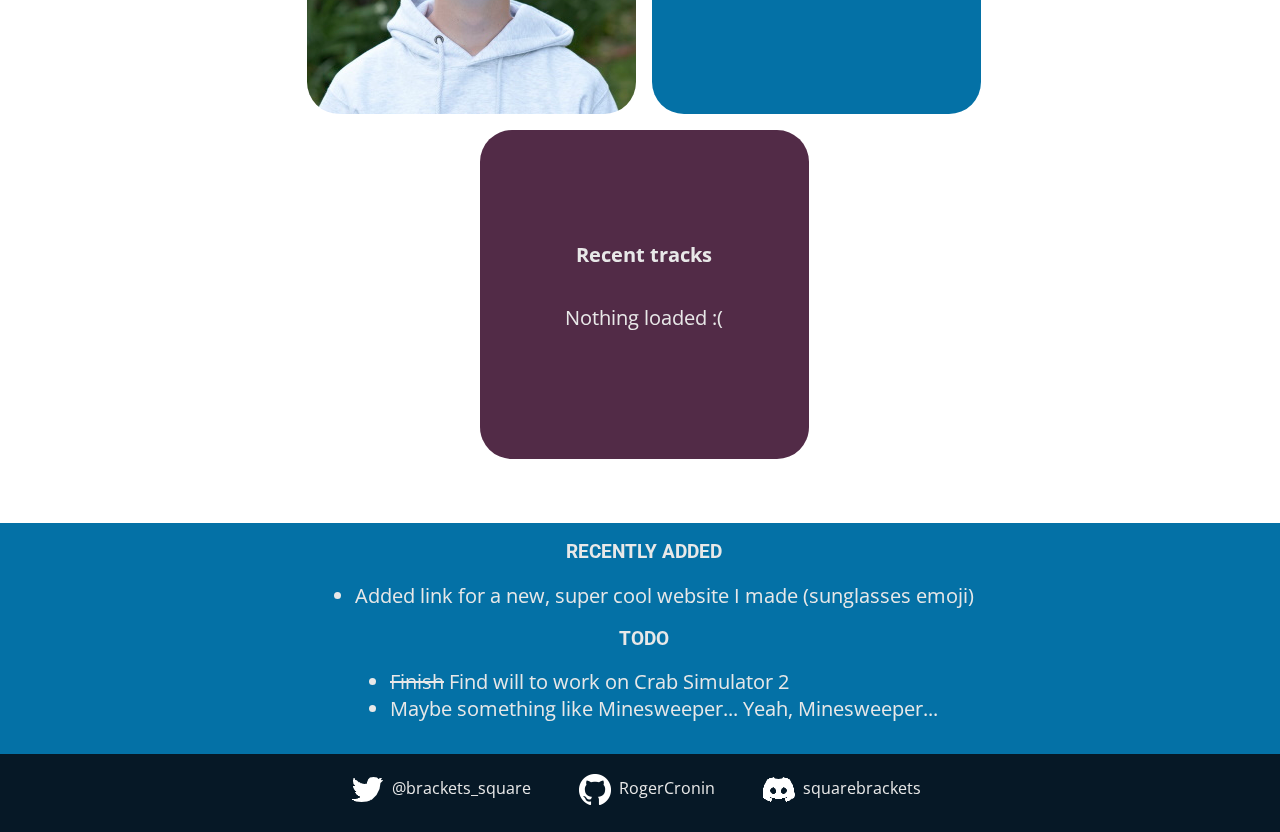
==== commit 98499d4d: "oops forgot to remove a print statement" ====
--- a/index.html
+++ b/index.html
@@ -96,10 +96,7 @@
 		<h2>Welcome to SquareBrackets!</h2>
 		<p>
 			I'm Roger Cronin, a full-time student at the University of Delaware. I use SquareBrackets to host and showcase
-			some of my projects. I've been working on this website since, like, freshman year of high school back in 2018.
-			Wow! That was a long time ago. It was originally called Mixed Laughs but I opted for something cooler like
-			SquareBrackets and bought this domain. It's mostly games here because, well, games are easy and fun to make.
-			Enjoy!
+			some of my projects. Have fun and stay safe.
 		</p>
 		<div>
 			<img src="assets/roger_headshot_cropped.jpg">
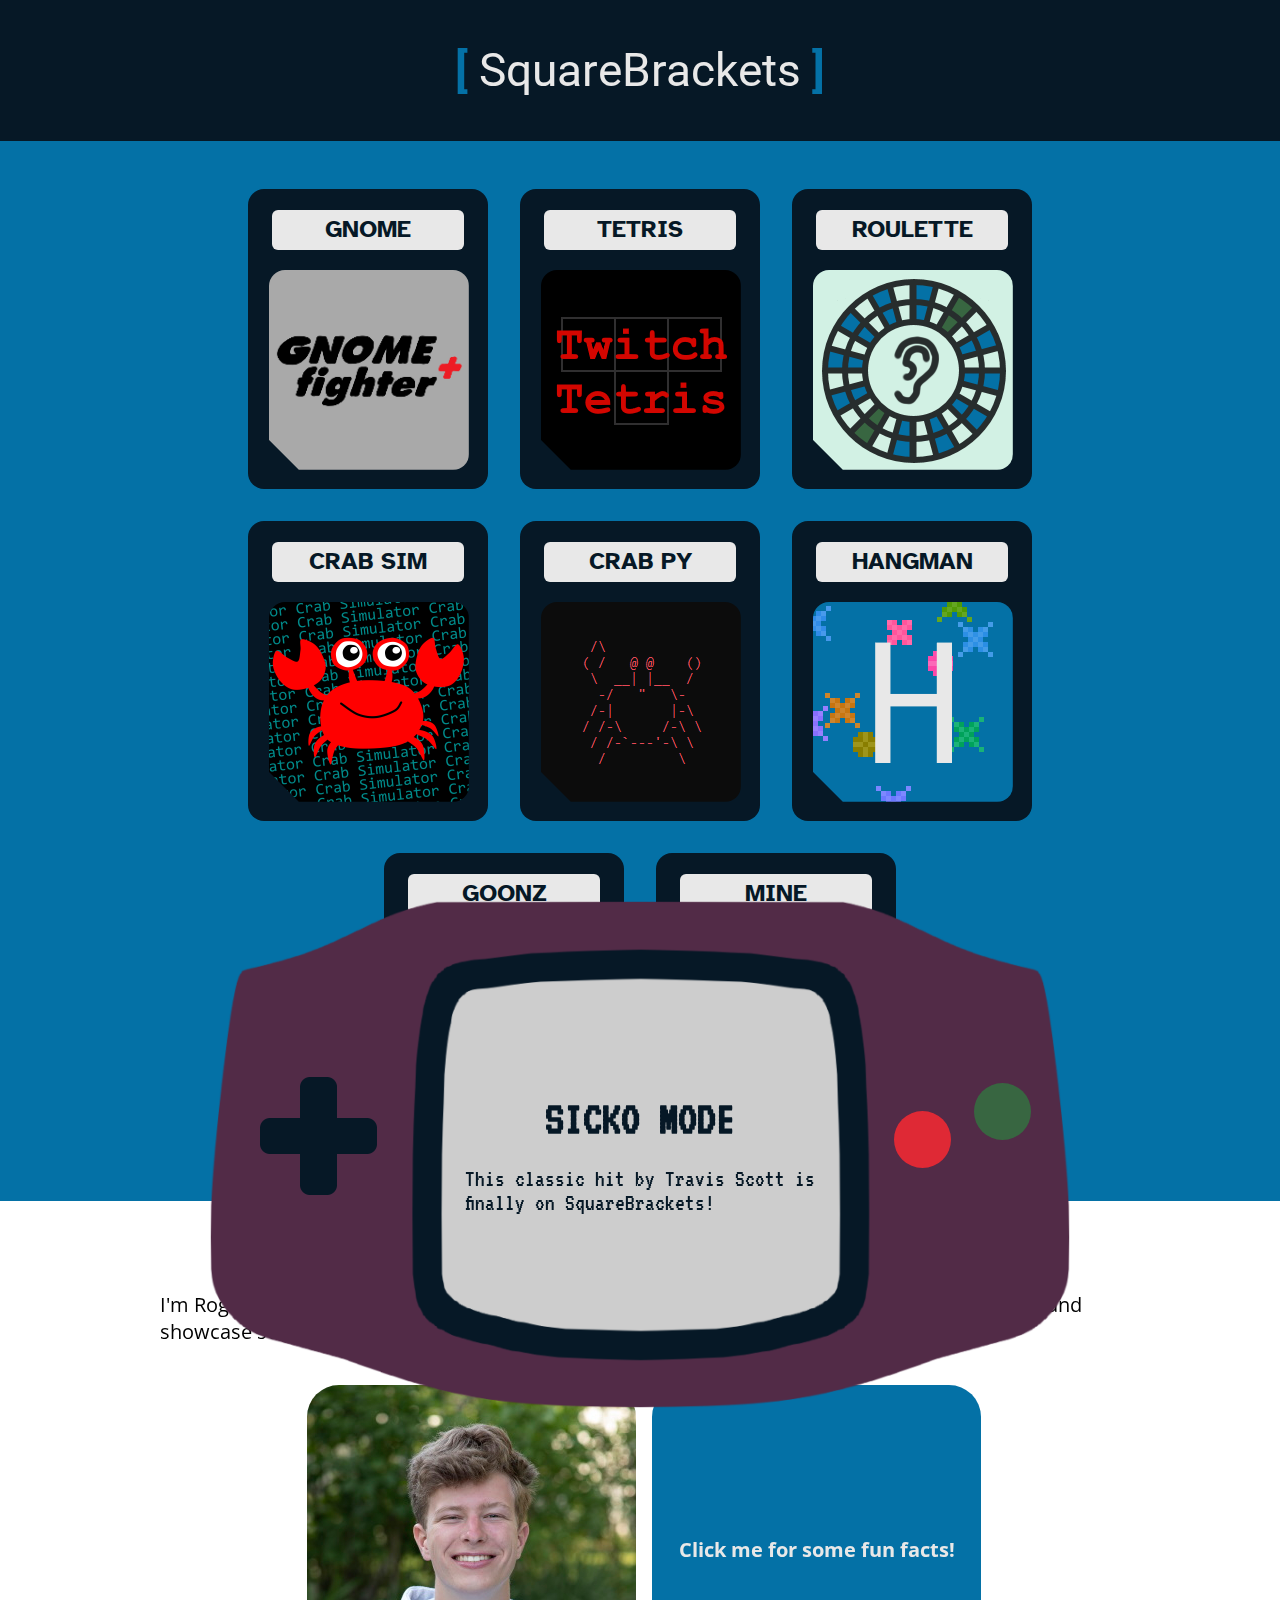
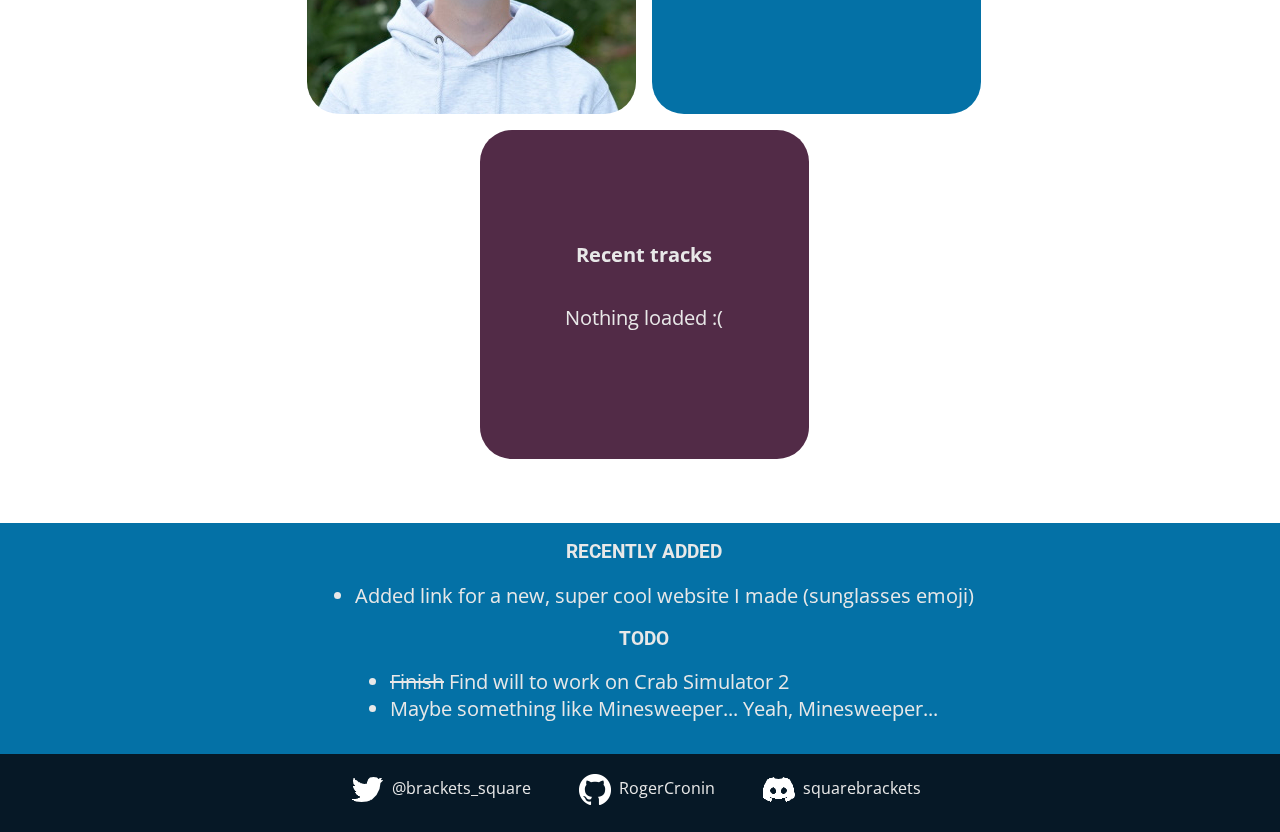
==== commit a9985109: "add minesweeper link and stuff" ====
--- a/index.html
+++ b/index.html
@@ -88,6 +88,13 @@
 				</div>
 			</div>
 
+			<div class="gameWrapper">
+				<div class="game" onclick="clickGame(this)">
+					<div>mine</div>
+					<img src="assets/minesweeper.png">
+				</div>
+			</div>
+
 		</div>
 	</div>
 
